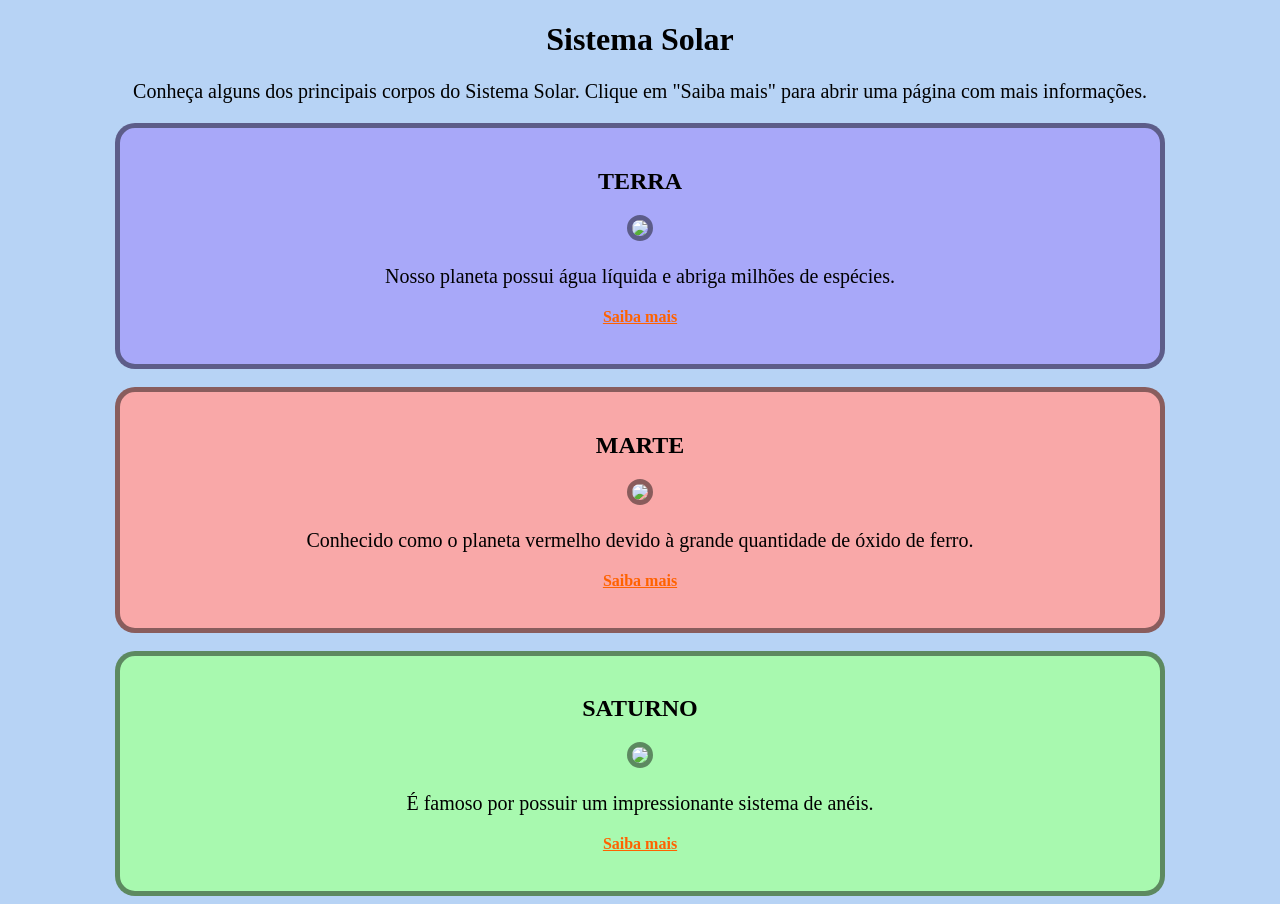
==== index.html @ 447f6a04 "Add files via upload" ====
<!DOCTYPE html>
<html lang="en">

<head>
    <meta charset="UTF-8">
    <meta name="viewport" content="width=device-width, initial-scale=1.0">
    <title>Sistema Solar</title>
    <link rel="stylesheet" href="style.css">
</head>

<body>
    <h1>Sistema Solar</h1>
    <p>
    Conheça alguns dos principais corpos do Sistema Solar.
    Clique em "Saiba mais" para abrir uma página com mais informações.
    </p>

    <div class="planeta div1">
        <h2>TERRA</h2>
        <img src="imagens/Terra.jpg">
        <p>
        Nosso planeta possui água líquida e abriga milhões de espécies.
        </p>
        <a href="terra.html"><b>Saiba mais</b></a>

        <br>
        <br>
    </div>

    <br>

    <div class="planeta div2">
        <h2>MARTE</h2>
        <img src="imagens/Marte.png">
        <p>
        Conhecido como o planeta vermelho devido à grande quantidade de óxido de ferro.
        </p>
        <a href="marte.html"><b>Saiba mais</b></a>

        <br>
        <br>
    </div>

    <br>

    <div class="planeta div3">
        <h2>SATURNO</h2>
        <img src="imagens/Saturno.jpg">
        <p>
        É famoso por possuir um impressionante sistema de anéis.
        </p>
        <a href="saturno.html"><b>Saiba mais</b></a>

        <br>
        <br>
    </div>
</body>
</html>
---- style.css ----
body{
    background-color: #b7d3f5;
    font-family: Georgia, 'Times New Roman', Times, serif;
    text-align: center;
}

p{
    font-size: 20px;
}

img{
    width: 600px;
    border: 5px solid rgba(0, 0, 0, 0.45);
    border-radius: 15px;
}

a{
    color:rgb(255, 98, 0);
}

.planeta{
    border: 5px solid rgba(0, 0, 0, 0.45);
    border-radius: 20px;
    width: 1000px;
    padding: 20px;
    margin: auto;
}

.div1{
    background-color: rgb(168, 168, 249);
}
.div2{
    background-color: rgb(249, 168, 168);
}
.div3{
    background-color: rgb(168, 249, 175);
}

.justificado{
    text-align: justify;
}
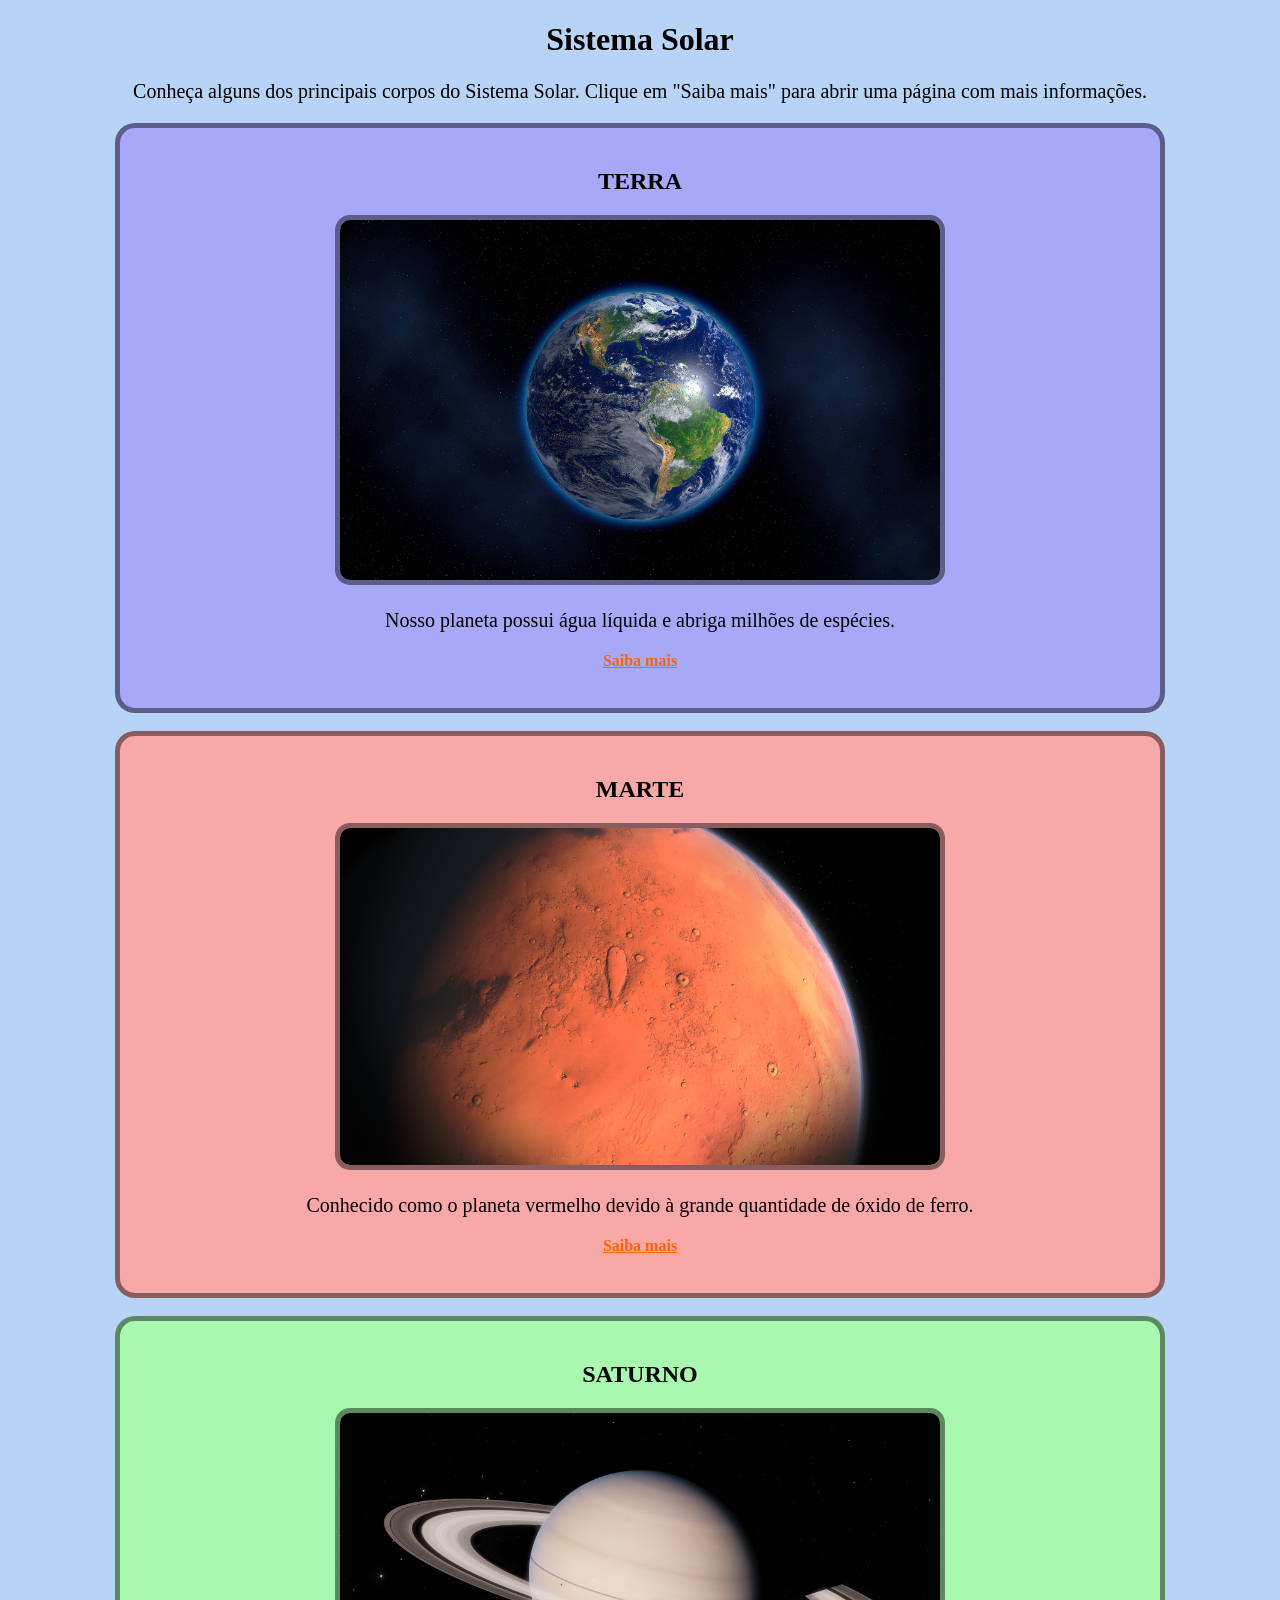
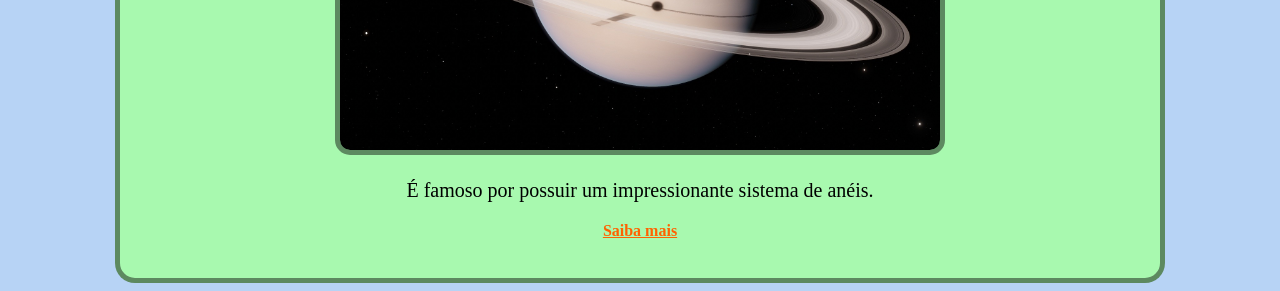
==== commit 2d834d8e: "Update index.html" ====
--- a/index.html
+++ b/index.html
@@ -17,7 +17,7 @@
 
     <div class="planeta div1">
         <h2>TERRA</h2>
-        <img src="imagens/Terra.jpg">
+        <img src="Imagens/Terra.jpg">
         <p>
         Nosso planeta possui água líquida e abriga milhões de espécies.
         </p>
@@ -31,7 +31,7 @@
 
     <div class="planeta div2">
         <h2>MARTE</h2>
-        <img src="imagens/Marte.png">
+        <img src="Imagens/Marte.png">
         <p>
         Conhecido como o planeta vermelho devido à grande quantidade de óxido de ferro.
         </p>
@@ -45,7 +45,7 @@
 
     <div class="planeta div3">
         <h2>SATURNO</h2>
-        <img src="imagens/Saturno.jpg">
+        <img src="Imagens/Saturno.jpg">
         <p>
         É famoso por possuir um impressionante sistema de anéis.
         </p>
@@ -55,4 +55,4 @@
         <br>
     </div>
 </body>
-</html>+</html>
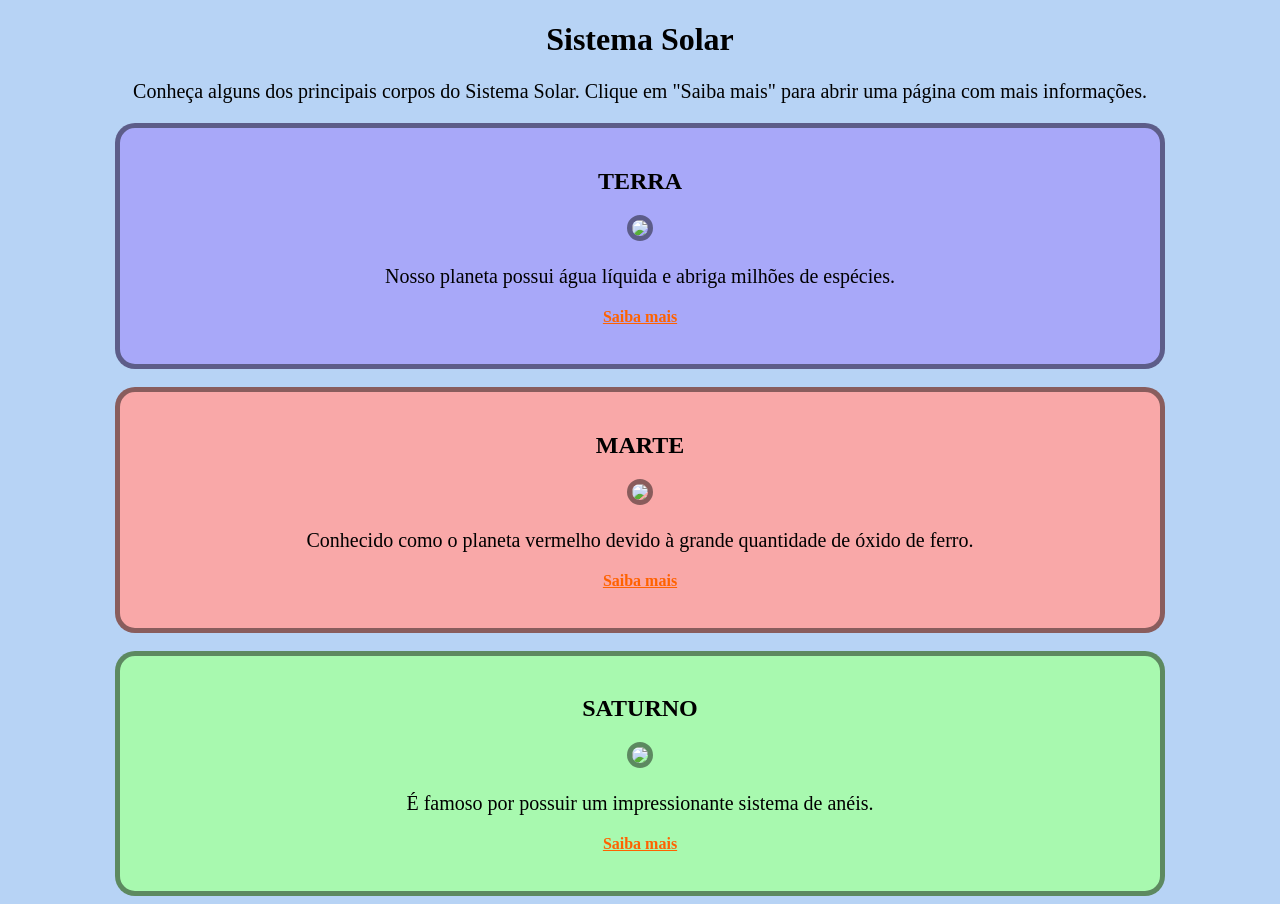
==== commit 85f7f445: "Update index.html" ====
--- a/index.html
+++ b/index.html
@@ -17,7 +17,7 @@
 
     <div class="planeta div1">
         <h2>TERRA</h2>
-        <img src="Imagens/Terra.jpg">
+        <img src="Imagens/terra.jpg">
         <p>
         Nosso planeta possui água líquida e abriga milhões de espécies.
         </p>
@@ -31,7 +31,7 @@
 
     <div class="planeta div2">
         <h2>MARTE</h2>
-        <img src="Imagens/Marte.png">
+        <img src="Imagens/marte.png">
         <p>
         Conhecido como o planeta vermelho devido à grande quantidade de óxido de ferro.
         </p>
@@ -45,7 +45,7 @@
 
     <div class="planeta div3">
         <h2>SATURNO</h2>
-        <img src="Imagens/Saturno.jpg">
+        <img src="Imagens/saturno.jpg">
         <p>
         É famoso por possuir um impressionante sistema de anéis.
         </p>
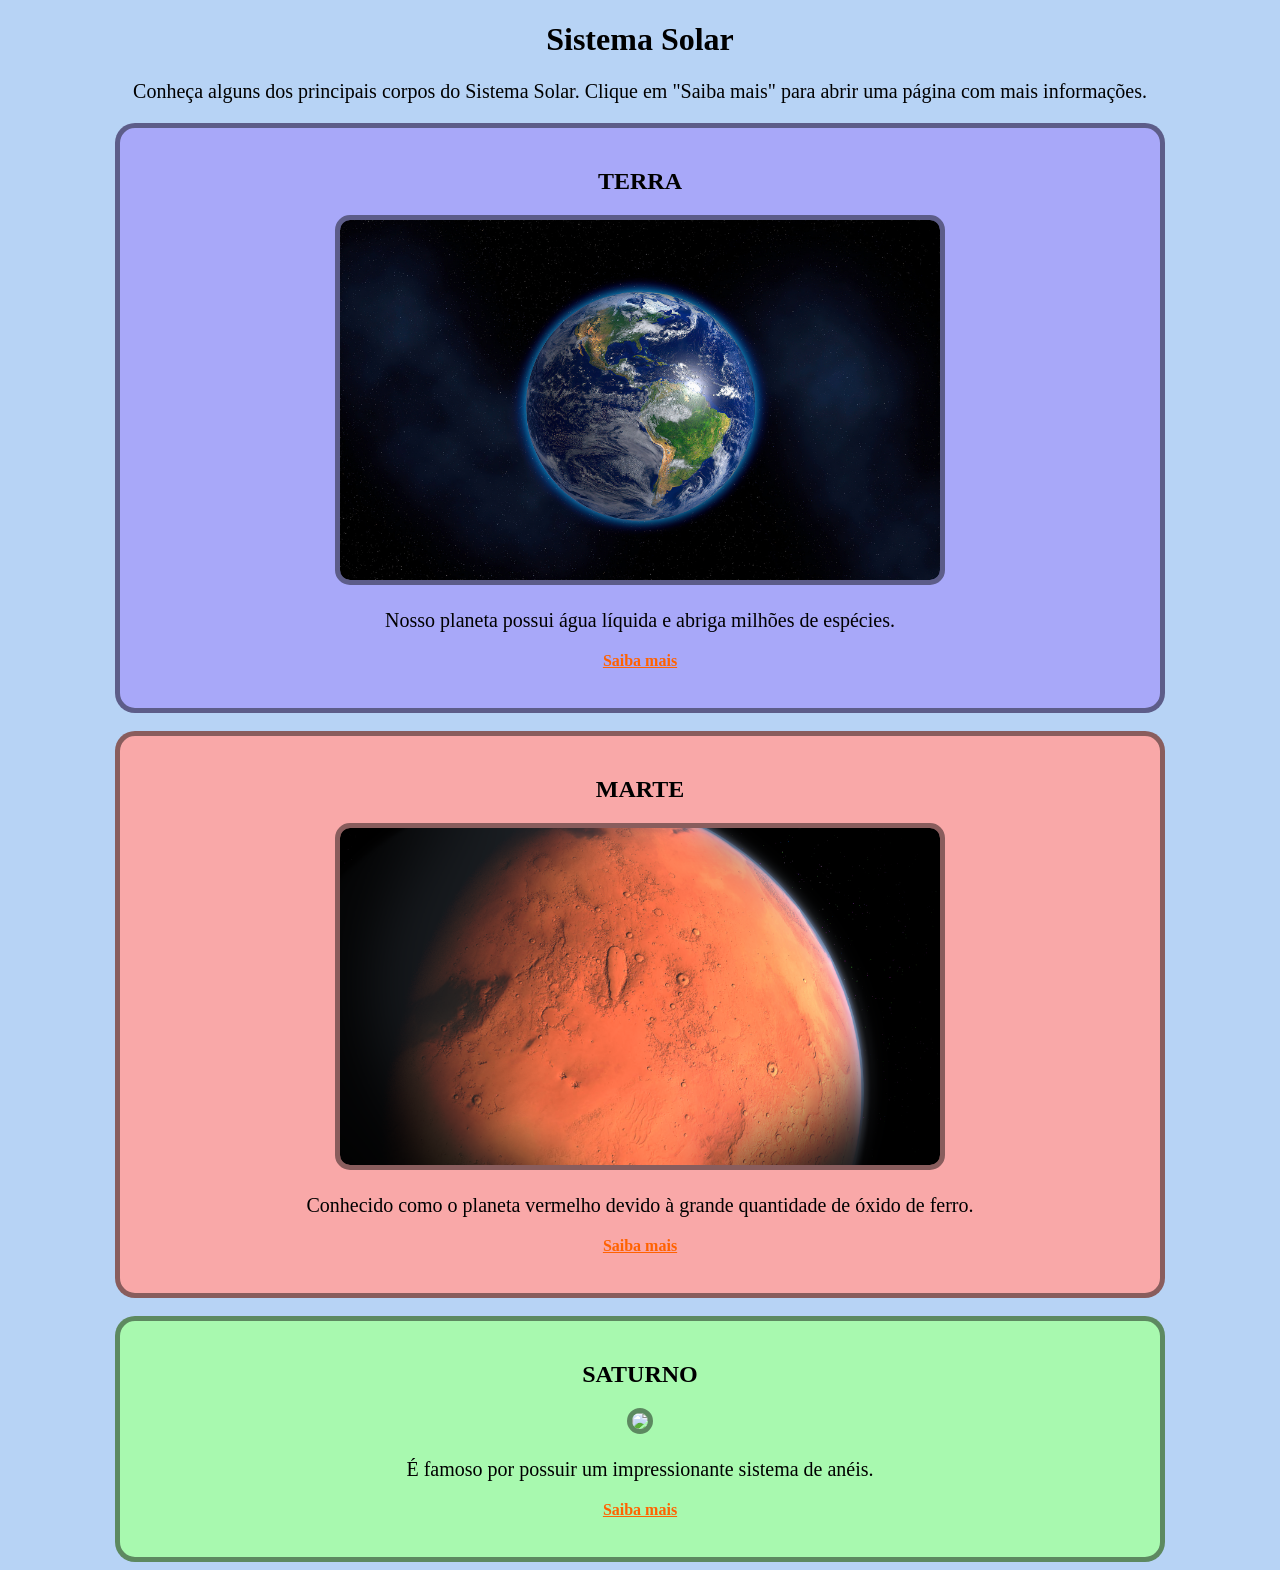
==== commit 2b19eeb2: "Update index.html" ====
--- a/index.html
+++ b/index.html
@@ -17,7 +17,7 @@
 
     <div class="planeta div1">
         <h2>TERRA</h2>
-        <img src="Imagens/terra.jpg">
+        <img src="Imagens/Terra.jpg">
         <p>
         Nosso planeta possui água líquida e abriga milhões de espécies.
         </p>
@@ -31,7 +31,7 @@
 
     <div class="planeta div2">
         <h2>MARTE</h2>
-        <img src="Imagens/marte.png">
+        <img src="Imagens/Marte.png">
         <p>
         Conhecido como o planeta vermelho devido à grande quantidade de óxido de ferro.
         </p>
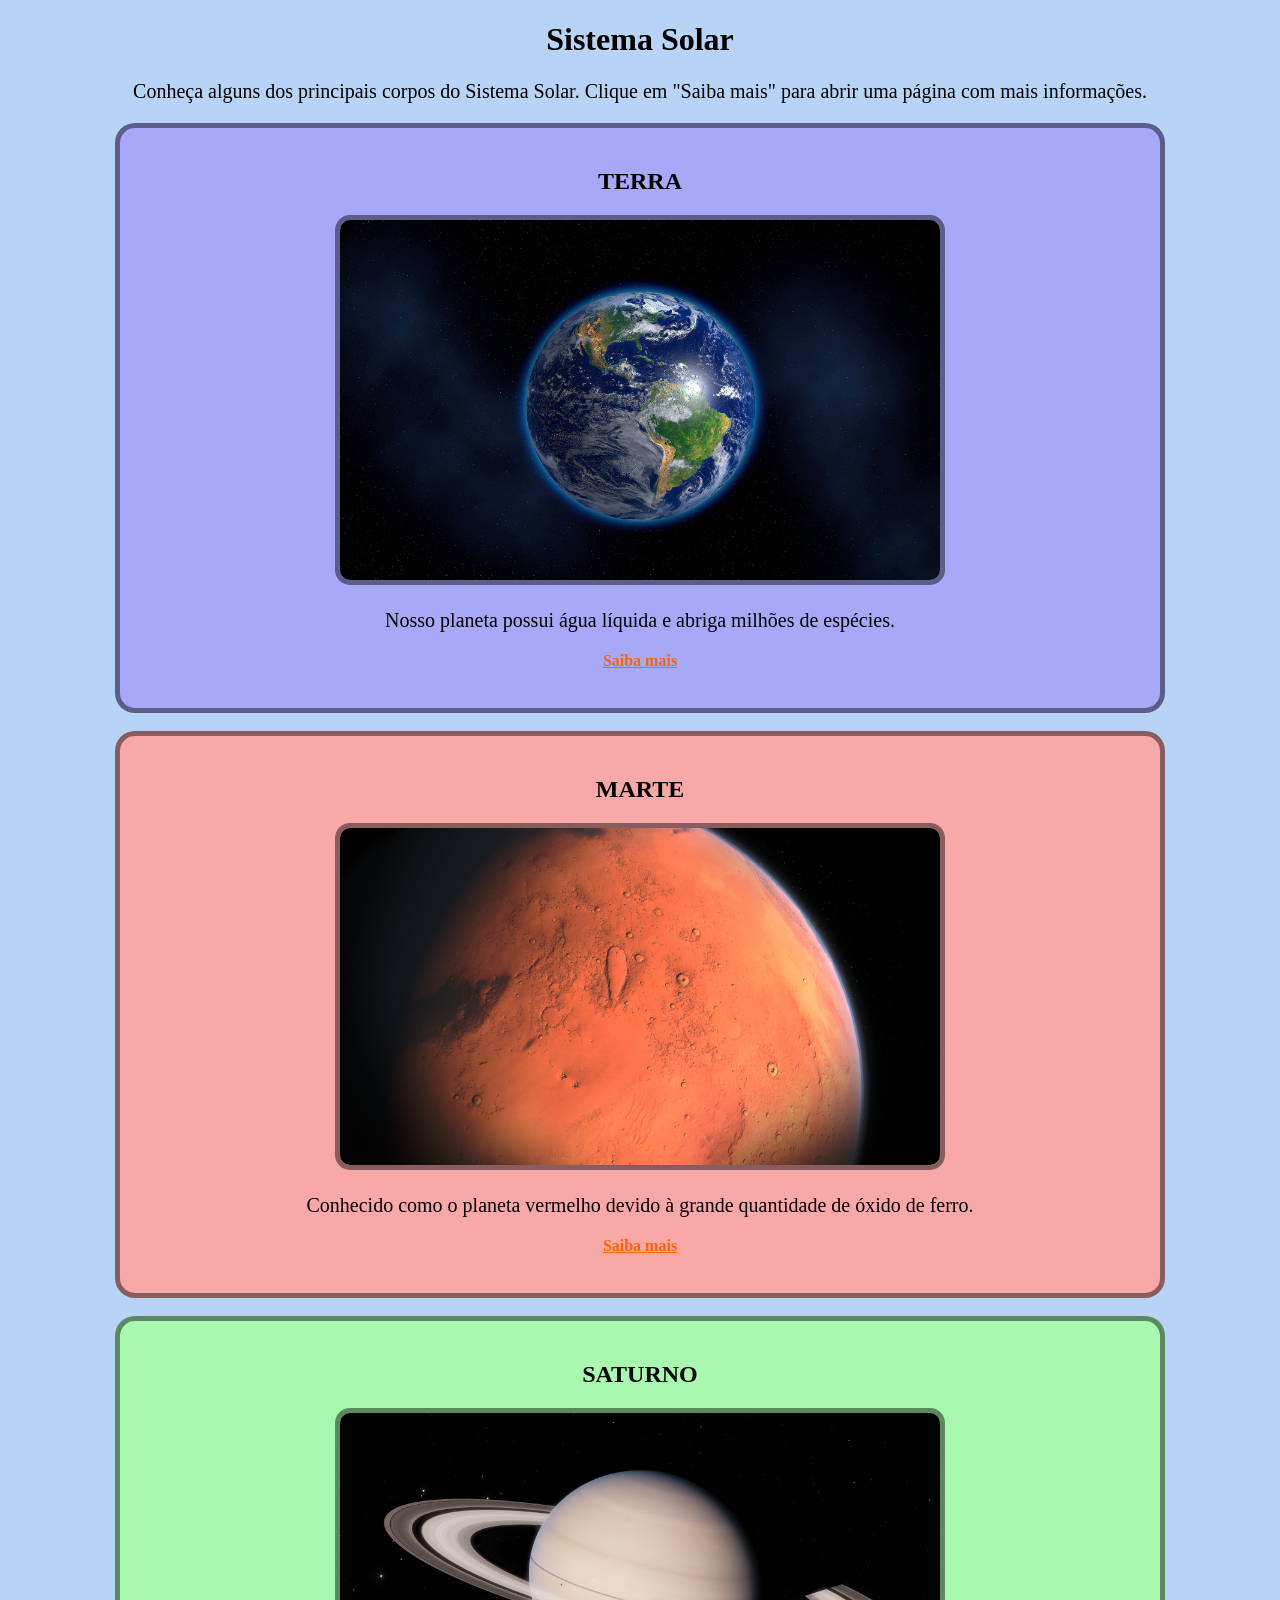
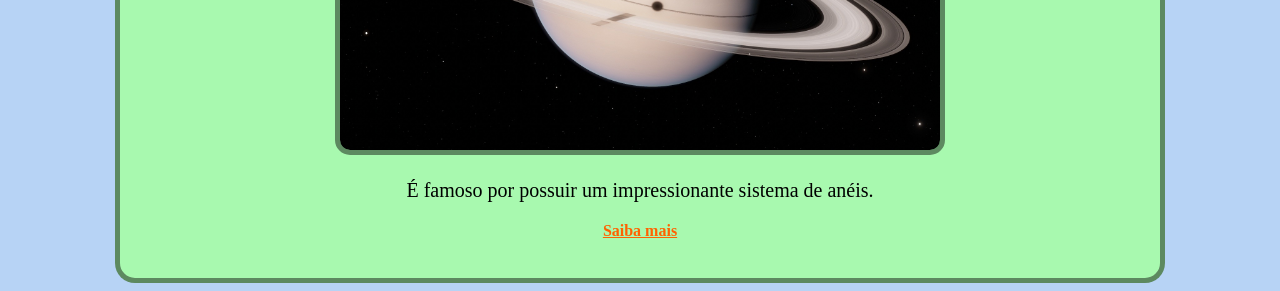
==== commit 9e362e8f: "Update index.html" ====
--- a/index.html
+++ b/index.html
@@ -45,7 +45,7 @@
 
     <div class="planeta div3">
         <h2>SATURNO</h2>
-        <img src="Imagens/saturno.jpg">
+        <img src="Imagens/Saturno.jpg">
         <p>
         É famoso por possuir um impressionante sistema de anéis.
         </p>
